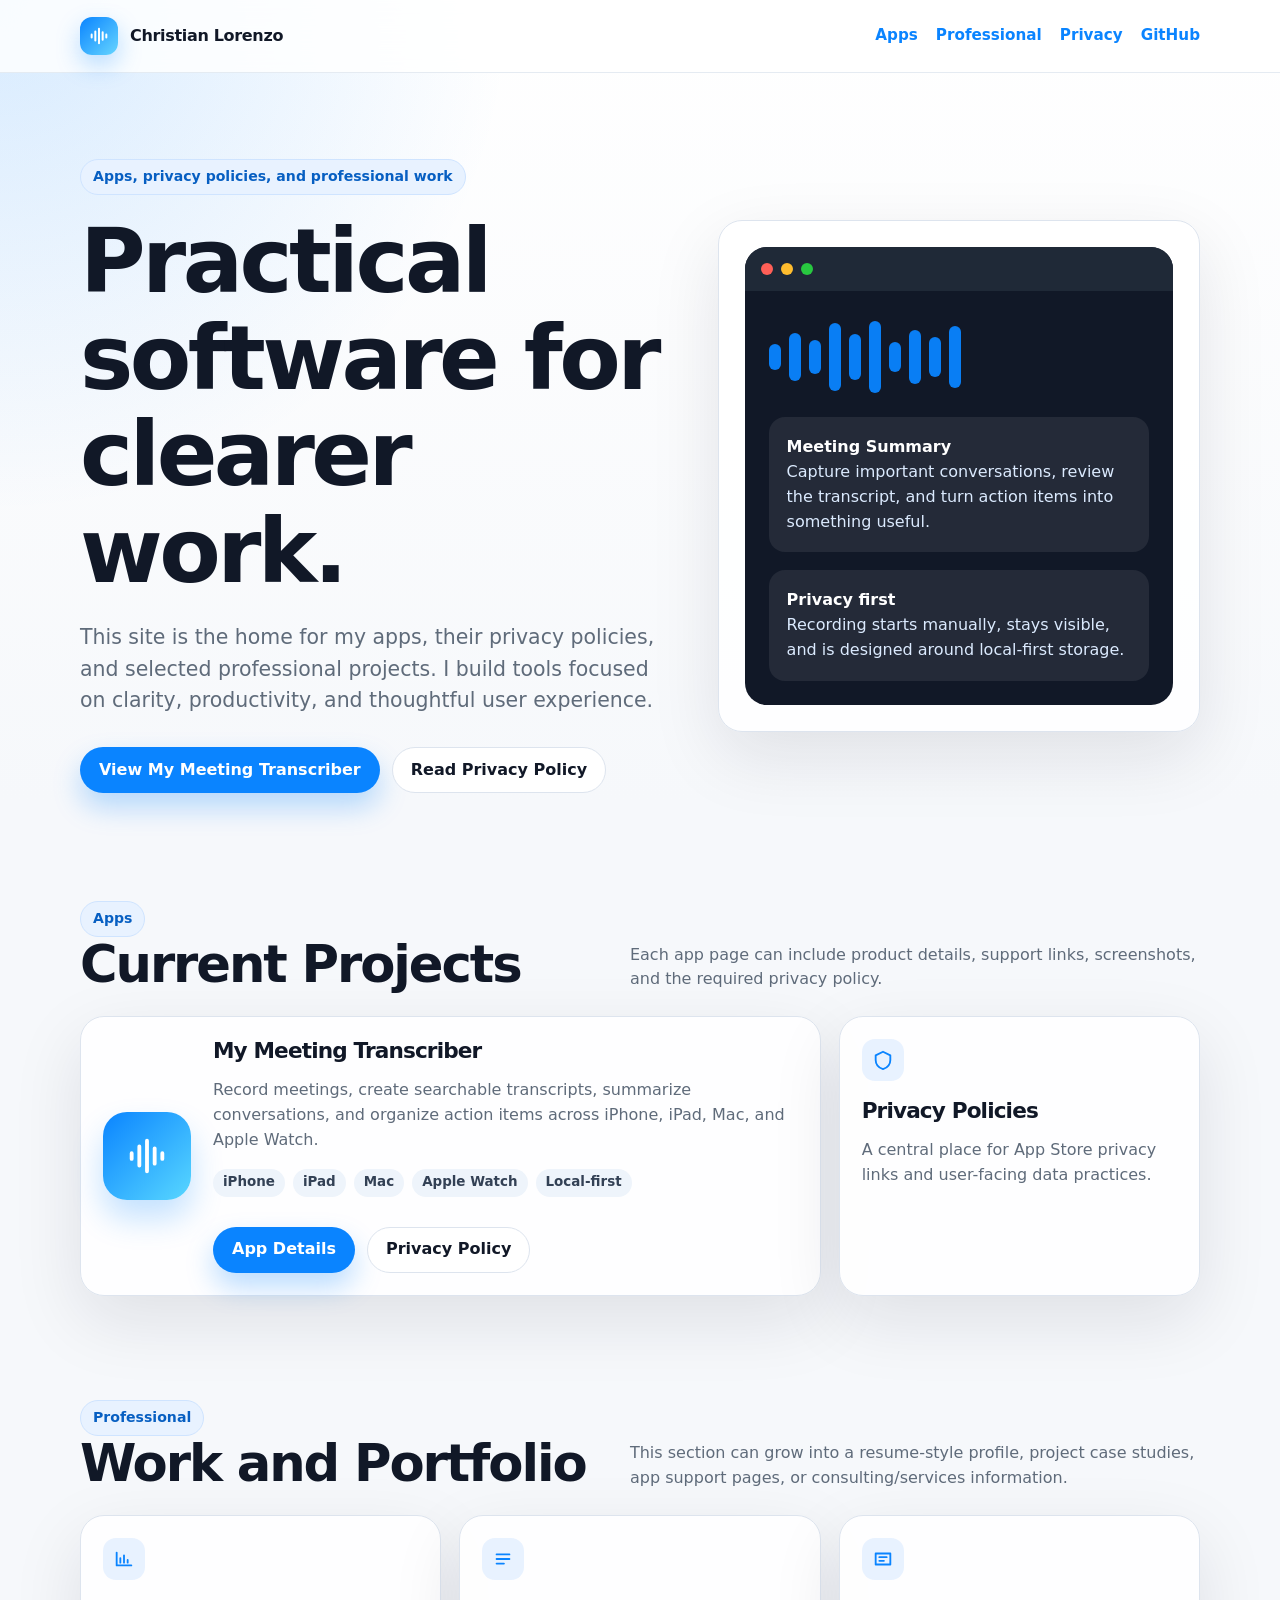
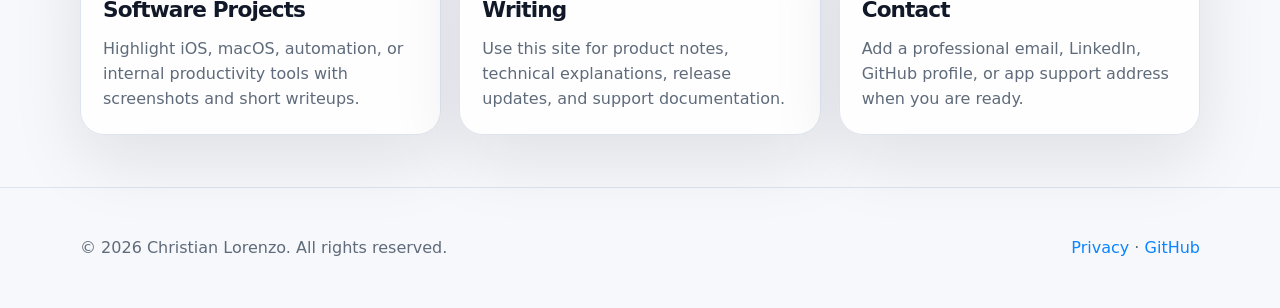
==== index.html @ 1f1a5230 "Create GitHub Pages website" ====
<!doctype html>
<html lang="en">
  <head>
    <meta charset="utf-8">
    <meta name="viewport" content="width=device-width, initial-scale=1">
    <meta name="description" content="Apps, privacy policies, and professional work by Christian Lorenzo.">
    <title>Christian Lorenzo | Apps and Professional Work</title>
    <link rel="stylesheet" href="/assets/styles.css">
  </head>
  <body>
    <header class="site-header">
      <nav class="nav" aria-label="Primary navigation">
        <a class="brand" href="/">
          <span class="brand-mark" aria-hidden="true">
            <svg width="22" height="22" viewBox="0 0 24 24" fill="none">
              <path d="M4 13.5V10.5M8 17V7M12 20V4M16 16V8M20 13.5V10.5" stroke="currentColor" stroke-width="2.2" stroke-linecap="round"/>
            </svg>
          </span>
          Christian Lorenzo
        </a>
        <div class="nav-links">
          <a href="/#apps">Apps</a>
          <a href="/#professional">Professional</a>
          <a href="/privacy/my-meeting-transcriber.html">Privacy</a>
          <a href="https://github.com/clbmiami2004">GitHub</a>
        </div>
      </nav>
    </header>

    <main>
      <section class="hero container">
        <div>
          <span class="eyebrow">Apps, privacy policies, and professional work</span>
          <h1>Practical software for clearer work.</h1>
          <p class="lead">
            This site is the home for my apps, their privacy policies, and selected professional projects.
            I build tools focused on clarity, productivity, and thoughtful user experience.
          </p>
          <div class="actions">
            <a class="button primary" href="/apps/my-meeting-transcriber.html">View My Meeting Transcriber</a>
            <a class="button secondary" href="/privacy/my-meeting-transcriber.html">Read Privacy Policy</a>
          </div>
        </div>

        <div class="visual-card" aria-label="Product preview">
          <div class="app-window">
            <div class="window-bar">
              <span class="dot red"></span>
              <span class="dot yellow"></span>
              <span class="dot green"></span>
            </div>
            <div class="transcript-demo">
              <div class="wave" aria-hidden="true">
                <span></span><span></span><span></span><span></span><span></span>
                <span></span><span></span><span></span><span></span><span></span>
              </div>
              <div class="demo-line">
                <strong>Meeting Summary</strong><br>
                Capture important conversations, review the transcript, and turn action items into something useful.
              </div>
              <div class="demo-line">
                <strong>Privacy first</strong><br>
                Recording starts manually, stays visible, and is designed around local-first storage.
              </div>
            </div>
          </div>
        </div>
      </section>

      <section id="apps" class="section container">
        <div class="section-header">
          <div>
            <span class="eyebrow">Apps</span>
            <h2>Current Projects</h2>
          </div>
          <p>Each app page can include product details, support links, screenshots, and the required privacy policy.</p>
        </div>

        <div class="grid">
          <article class="card app-card">
            <div class="app-icon" aria-hidden="true">
              <svg width="46" height="46" viewBox="0 0 24 24" fill="none">
                <path d="M4 13.5V10.5M8 17V7M12 20V4M16 16V8M20 13.5V10.5" stroke="currentColor" stroke-width="2" stroke-linecap="round"/>
              </svg>
            </div>
            <div>
              <h3>My Meeting Transcriber</h3>
              <p>Record meetings, create searchable transcripts, summarize conversations, and organize action items across iPhone, iPad, Mac, and Apple Watch.</p>
              <div class="pill-row">
                <span class="pill">iPhone</span>
                <span class="pill">iPad</span>
                <span class="pill">Mac</span>
                <span class="pill">Apple Watch</span>
                <span class="pill">Local-first</span>
              </div>
              <div class="actions">
                <a class="button primary" href="/apps/my-meeting-transcriber.html">App Details</a>
                <a class="button secondary" href="/privacy/my-meeting-transcriber.html">Privacy Policy</a>
              </div>
            </div>
          </article>

          <article class="card">
            <div class="icon" aria-hidden="true">
              <svg width="22" height="22" viewBox="0 0 24 24" fill="none">
                <path d="M12 3L20 7V12C20 17 16.5 20.5 12 22C7.5 20.5 4 17 4 12V7L12 3Z" stroke="currentColor" stroke-width="2" stroke-linejoin="round"/>
              </svg>
            </div>
            <h3>Privacy Policies</h3>
            <p>A central place for App Store privacy links and user-facing data practices.</p>
          </article>
        </div>
      </section>

      <section id="professional" class="section container">
        <div class="section-header">
          <div>
            <span class="eyebrow">Professional</span>
            <h2>Work and Portfolio</h2>
          </div>
          <p>This section can grow into a resume-style profile, project case studies, app support pages, or consulting/services information.</p>
        </div>

        <div class="grid">
          <article class="card">
            <div class="icon" aria-hidden="true">
              <svg width="22" height="22" viewBox="0 0 24 24" fill="none">
                <path d="M4 19V5M4 19H20M8 16V11M12 16V8M16 16V13" stroke="currentColor" stroke-width="2" stroke-linecap="round"/>
              </svg>
            </div>
            <h3>Software Projects</h3>
            <p>Highlight iOS, macOS, automation, or internal productivity tools with screenshots and short writeups.</p>
          </article>

          <article class="card">
            <div class="icon" aria-hidden="true">
              <svg width="22" height="22" viewBox="0 0 24 24" fill="none">
                <path d="M5 7H19M5 12H19M5 17H13" stroke="currentColor" stroke-width="2" stroke-linecap="round"/>
              </svg>
            </div>
            <h3>Writing</h3>
            <p>Use this site for product notes, technical explanations, release updates, and support documentation.</p>
          </article>

          <article class="card">
            <div class="icon" aria-hidden="true">
              <svg width="22" height="22" viewBox="0 0 24 24" fill="none">
                <path d="M4 6H20V18H4V6ZM8 10H16M8 14H13" stroke="currentColor" stroke-width="2" stroke-linecap="round" stroke-linejoin="round"/>
              </svg>
            </div>
            <h3>Contact</h3>
            <p>Add a professional email, LinkedIn, GitHub profile, or app support address when you are ready.</p>
          </article>
        </div>
      </section>
    </main>

    <footer class="footer">
      <div class="container">
        <span>© <span id="year"></span> Christian Lorenzo. All rights reserved.</span>
        <span><a href="/privacy/my-meeting-transcriber.html">Privacy</a> · <a href="https://github.com/clbmiami2004">GitHub</a></span>
      </div>
    </footer>

    <script>
      document.getElementById("year").textContent = new Date().getFullYear();
    </script>
  </body>
</html>
---- assets/styles.css ----
:root {
  color-scheme: light;
  --bg: #f6f8fb;
  --panel: #ffffff;
  --ink: #111827;
  --muted: #5f6b7a;
  --line: #dde4ee;
  --blue: #0a84ff;
  --blue-dark: #075fc2;
  --soft-blue: #e8f2ff;
  --green: #14b887;
  --shadow: 0 24px 70px rgba(15, 23, 42, 0.10);
  --radius: 24px;
}

* {
  box-sizing: border-box;
}

html {
  scroll-behavior: smooth;
}

body {
  margin: 0;
  font-family: Inter, ui-sans-serif, system-ui, -apple-system, BlinkMacSystemFont, "Segoe UI", sans-serif;
  color: var(--ink);
  background:
    radial-gradient(circle at top left, rgba(10, 132, 255, 0.16), transparent 32rem),
    linear-gradient(180deg, #ffffff 0%, var(--bg) 42%);
  line-height: 1.55;
}

a {
  color: var(--blue);
  text-decoration: none;
}

a:hover {
  text-decoration: underline;
}

.site-header {
  position: sticky;
  top: 0;
  z-index: 10;
  backdrop-filter: blur(18px);
  background: rgba(255, 255, 255, 0.82);
  border-bottom: 1px solid rgba(221, 228, 238, 0.75);
}

.nav {
  width: min(1120px, calc(100% - 40px));
  margin: 0 auto;
  min-height: 72px;
  display: flex;
  align-items: center;
  justify-content: space-between;
  gap: 24px;
}

.brand {
  display: inline-flex;
  align-items: center;
  gap: 12px;
  color: var(--ink);
  font-weight: 800;
  letter-spacing: -0.02em;
}

.brand-mark {
  width: 38px;
  height: 38px;
  border-radius: 12px;
  background: linear-gradient(135deg, var(--blue), #66d5ff);
  display: grid;
  place-items: center;
  color: #fff;
  box-shadow: 0 10px 24px rgba(10, 132, 255, 0.28);
}

.nav-links {
  display: flex;
  align-items: center;
  gap: 18px;
  font-size: 0.95rem;
  font-weight: 650;
}

.container {
  width: min(1120px, calc(100% - 40px));
  margin: 0 auto;
}

.hero {
  padding: 86px 0 56px;
  display: grid;
  grid-template-columns: minmax(0, 1.1fr) minmax(320px, 0.9fr);
  gap: 48px;
  align-items: center;
}

.eyebrow {
  display: inline-flex;
  align-items: center;
  gap: 8px;
  color: var(--blue-dark);
  background: var(--soft-blue);
  border: 1px solid #cfe4ff;
  border-radius: 999px;
  padding: 6px 12px;
  font-size: 0.88rem;
  font-weight: 750;
}

h1,
h2,
h3 {
  line-height: 1.08;
  letter-spacing: -0.04em;
  margin: 0;
}

h1 {
  margin-top: 18px;
  font-size: clamp(3rem, 7vw, 5.8rem);
}

h2 {
  font-size: clamp(2rem, 4vw, 3.2rem);
}

h3 {
  font-size: 1.35rem;
}

.lead {
  margin: 22px 0 0;
  color: var(--muted);
  font-size: clamp(1.08rem, 2vw, 1.28rem);
  max-width: 62ch;
}

.actions {
  display: flex;
  flex-wrap: wrap;
  gap: 12px;
  margin-top: 30px;
}

.button {
  display: inline-flex;
  align-items: center;
  justify-content: center;
  gap: 8px;
  min-height: 46px;
  padding: 0 18px;
  border-radius: 999px;
  font-weight: 800;
  border: 1px solid transparent;
}

.button.primary {
  color: #fff;
  background: var(--blue);
  box-shadow: 0 14px 28px rgba(10, 132, 255, 0.28);
}

.button.secondary {
  color: var(--ink);
  background: #fff;
  border-color: var(--line);
}

.visual-card,
.card,
.policy-card {
  background: rgba(255, 255, 255, 0.92);
  border: 1px solid var(--line);
  border-radius: var(--radius);
  box-shadow: var(--shadow);
}

.visual-card {
  padding: 26px;
}

.app-window {
  border-radius: 22px;
  overflow: hidden;
  background: #111827;
  color: #f8fafc;
  min-height: 420px;
}

.window-bar {
  height: 44px;
  background: #1f2937;
  display: flex;
  align-items: center;
  gap: 8px;
  padding: 0 16px;
}

.dot {
  width: 12px;
  height: 12px;
  border-radius: 50%;
}

.red { background: #ff5f57; }
.yellow { background: #ffbd2e; }
.green { background: #28c840; }

.transcript-demo {
  padding: 24px;
}

.wave {
  height: 84px;
  display: flex;
  gap: 8px;
  align-items: center;
}

.wave span {
  width: 12px;
  border-radius: 999px;
  background: var(--blue);
  opacity: 0.95;
}

.wave span:nth-child(1) { height: 26px; }
.wave span:nth-child(2) { height: 48px; }
.wave span:nth-child(3) { height: 34px; }
.wave span:nth-child(4) { height: 68px; }
.wave span:nth-child(5) { height: 46px; }
.wave span:nth-child(6) { height: 72px; }
.wave span:nth-child(7) { height: 30px; }
.wave span:nth-child(8) { height: 54px; }
.wave span:nth-child(9) { height: 40px; }
.wave span:nth-child(10) { height: 62px; }

.demo-line {
  margin-top: 18px;
  padding: 18px;
  border-radius: 16px;
  background: rgba(255, 255, 255, 0.08);
  color: #dbeafe;
}

.demo-line strong {
  color: #fff;
}

.section {
  padding: 52px 0;
}

.section-header {
  display: flex;
  align-items: end;
  justify-content: space-between;
  gap: 24px;
  margin-bottom: 24px;
}

.section-header p {
  margin: 0;
  color: var(--muted);
  max-width: 56ch;
}

.grid {
  display: grid;
  grid-template-columns: repeat(3, minmax(0, 1fr));
  gap: 18px;
}

.card {
  padding: 22px;
}

.card p {
  color: var(--muted);
  margin-bottom: 0;
}

.icon {
  width: 42px;
  height: 42px;
  border-radius: 13px;
  display: grid;
  place-items: center;
  margin-bottom: 18px;
  background: var(--soft-blue);
  color: var(--blue);
}

.app-card {
  grid-column: span 2;
  display: grid;
  grid-template-columns: 88px 1fr;
  gap: 22px;
  align-items: center;
}

.app-icon {
  width: 88px;
  height: 88px;
  border-radius: 24px;
  display: grid;
  place-items: center;
  color: white;
  background: linear-gradient(135deg, #0a84ff, #58d7ff);
  box-shadow: 0 18px 32px rgba(10, 132, 255, 0.24);
}

.pill-row {
  display: flex;
  flex-wrap: wrap;
  gap: 8px;
  margin-top: 16px;
}

.pill {
  display: inline-flex;
  align-items: center;
  min-height: 28px;
  padding: 0 10px;
  border-radius: 999px;
  background: #eef4fb;
  color: #334155;
  font-weight: 700;
  font-size: 0.84rem;
}

.policy-card {
  padding: clamp(24px, 5vw, 48px);
  margin: 42px auto;
  max-width: 860px;
}

.policy-card h1 {
  font-size: clamp(2.4rem, 6vw, 4rem);
}

.policy-card h2 {
  font-size: 1.45rem;
  margin-top: 34px;
}

.policy-card p,
.policy-card li {
  color: var(--muted);
}

.policy-card ul {
  padding-left: 22px;
}

.footer {
  padding: 48px 0;
  border-top: 1px solid var(--line);
  color: var(--muted);
}

.footer .container {
  display: flex;
  align-items: center;
  justify-content: space-between;
  gap: 18px;
}

@media (max-width: 820px) {
  .nav {
    align-items: flex-start;
    flex-direction: column;
    padding: 16px 0;
  }

  .nav-links {
    flex-wrap: wrap;
  }

  .hero {
    grid-template-columns: 1fr;
    padding-top: 48px;
  }

  .grid {
    grid-template-columns: 1fr;
  }

  .app-card {
    grid-column: auto;
    grid-template-columns: 1fr;
  }

  .section-header,
  .footer .container {
    align-items: flex-start;
    flex-direction: column;
  }
}
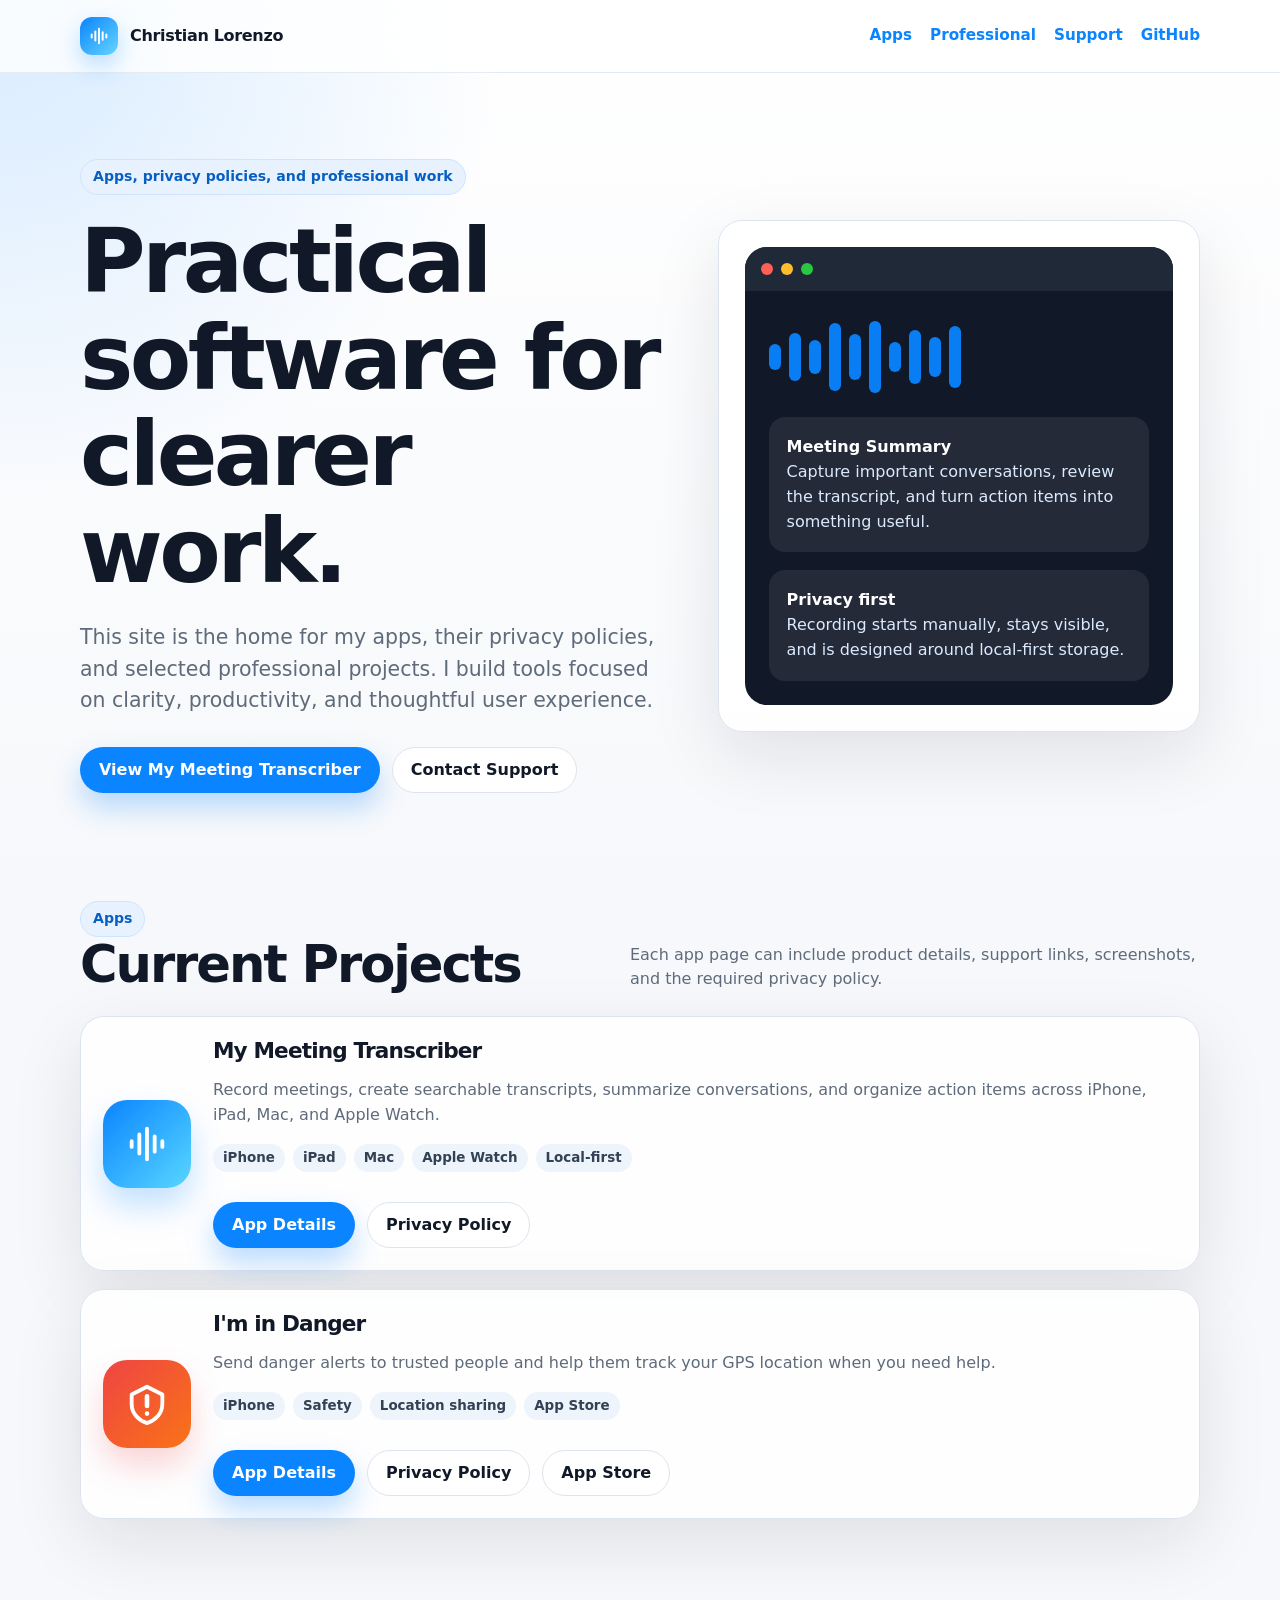
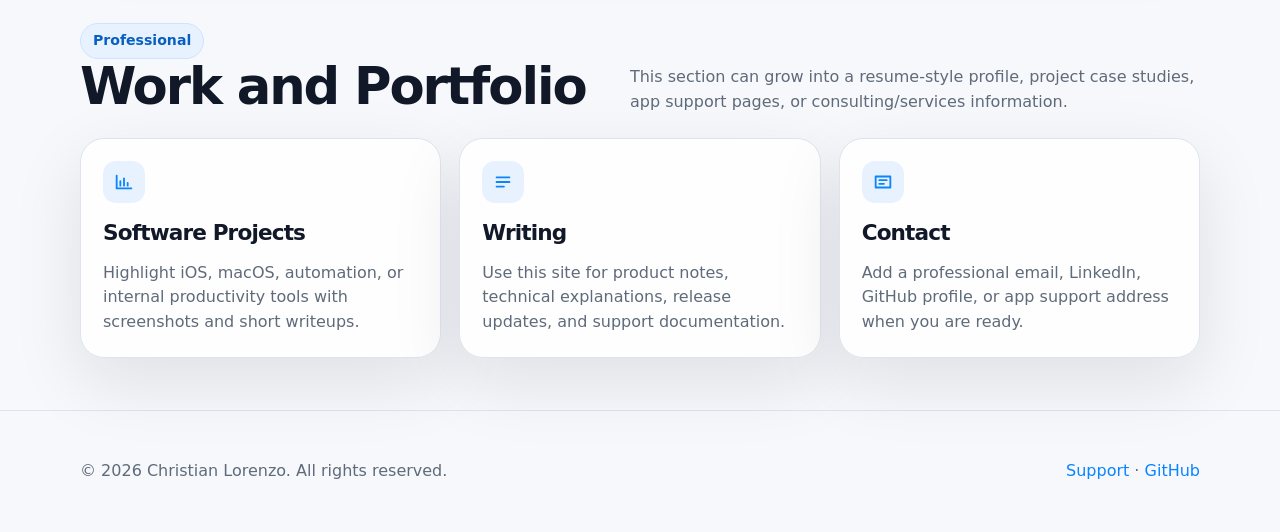
==== commit f482558e: "Add support page and danger app listing" ====
--- a/index.html
+++ b/index.html
@@ -21,7 +21,7 @@
         <div class="nav-links">
           <a href="/#apps">Apps</a>
           <a href="/#professional">Professional</a>
-          <a href="/privacy/my-meeting-transcriber.html">Privacy</a>
+          <a href="/support.html">Support</a>
           <a href="https://github.com/clbmiami2004">GitHub</a>
         </div>
       </nav>
@@ -38,7 +38,7 @@
           </p>
           <div class="actions">
             <a class="button primary" href="/apps/my-meeting-transcriber.html">View My Meeting Transcriber</a>
-            <a class="button secondary" href="/privacy/my-meeting-transcriber.html">Read Privacy Policy</a>
+            <a class="button secondary" href="/support.html">Contact Support</a>
           </div>
         </div>
 
@@ -76,7 +76,7 @@
           <p>Each app page can include product details, support links, screenshots, and the required privacy policy.</p>
         </div>
 
-        <div class="grid">
+        <div class="grid apps-grid">
           <article class="card app-card">
             <div class="app-icon" aria-hidden="true">
               <svg width="46" height="46" viewBox="0 0 24 24" fill="none">
@@ -100,14 +100,28 @@
             </div>
           </article>
 
-          <article class="card">
-            <div class="icon" aria-hidden="true">
-              <svg width="22" height="22" viewBox="0 0 24 24" fill="none">
+          <article class="card app-card">
+            <div class="app-icon danger-icon" aria-hidden="true">
+              <svg width="46" height="46" viewBox="0 0 24 24" fill="none">
                 <path d="M12 3L20 7V12C20 17 16.5 20.5 12 22C7.5 20.5 4 17 4 12V7L12 3Z" stroke="currentColor" stroke-width="2" stroke-linejoin="round"/>
+                <path d="M12 8V13M12 17H12.01" stroke="currentColor" stroke-width="2.4" stroke-linecap="round"/>
               </svg>
             </div>
-            <h3>Privacy Policies</h3>
-            <p>A central place for App Store privacy links and user-facing data practices.</p>
+            <div>
+              <h3>I'm in Danger</h3>
+              <p>Send danger alerts to trusted people and help them track your GPS location when you need help.</p>
+              <div class="pill-row">
+                <span class="pill">iPhone</span>
+                <span class="pill">Safety</span>
+                <span class="pill">Location sharing</span>
+                <span class="pill">App Store</span>
+              </div>
+              <div class="actions">
+                <a class="button primary" href="/apps/im-in-danger.html">App Details</a>
+                <a class="button secondary" href="/privacy/im-in-danger.html">Privacy Policy</a>
+                <a class="button secondary" href="https://apps.apple.com/us/app/im-in-danger/id1529713871">App Store</a>
+              </div>
+            </div>
           </article>
         </div>
       </section>
@@ -158,7 +172,7 @@
     <footer class="footer">
       <div class="container">
         <span>© <span id="year"></span> Christian Lorenzo. All rights reserved.</span>
-        <span><a href="/privacy/my-meeting-transcriber.html">Privacy</a> · <a href="https://github.com/clbmiami2004">GitHub</a></span>
+        <span><a href="/support.html">Support</a> · <a href="https://github.com/clbmiami2004">GitHub</a></span>
       </div>
     </footer>
 
--- a/assets/styles.css
+++ b/assets/styles.css
@@ -316,6 +316,19 @@
   box-shadow: 0 18px 32px rgba(10, 132, 255, 0.24);
 }
 
+.apps-grid {
+  grid-template-columns: 1fr;
+}
+
+.apps-grid .app-card {
+  grid-column: auto;
+}
+
+.danger-icon {
+  background: linear-gradient(135deg, #ef4444, #f97316);
+  box-shadow: 0 18px 32px rgba(239, 68, 68, 0.22);
+}
+
 .pill-row {
   display: flex;
   flex-wrap: wrap;
@@ -359,6 +372,37 @@
   padding-left: 22px;
 }
 
+.contact-list {
+  display: grid;
+  gap: 14px;
+  margin-top: 22px;
+}
+
+.contact-row {
+  display: flex;
+  align-items: center;
+  justify-content: space-between;
+  gap: 16px;
+  padding: 18px;
+  border: 1px solid var(--line);
+  border-radius: 18px;
+  background: #fff;
+}
+
+.contact-row p {
+  margin: 4px 0 0;
+  color: var(--muted);
+}
+
+.contact-row strong {
+  display: block;
+}
+
+.contact-row .button {
+  flex: 0 0 auto;
+  margin: 0;
+}
+
 .footer {
   padding: 48px 0;
   border-top: 1px solid var(--line);
@@ -397,6 +441,11 @@
     grid-template-columns: 1fr;
   }
 
+  .contact-row {
+    align-items: flex-start;
+    flex-direction: column;
+  }
+
   .section-header,
   .footer .container {
     align-items: flex-start;
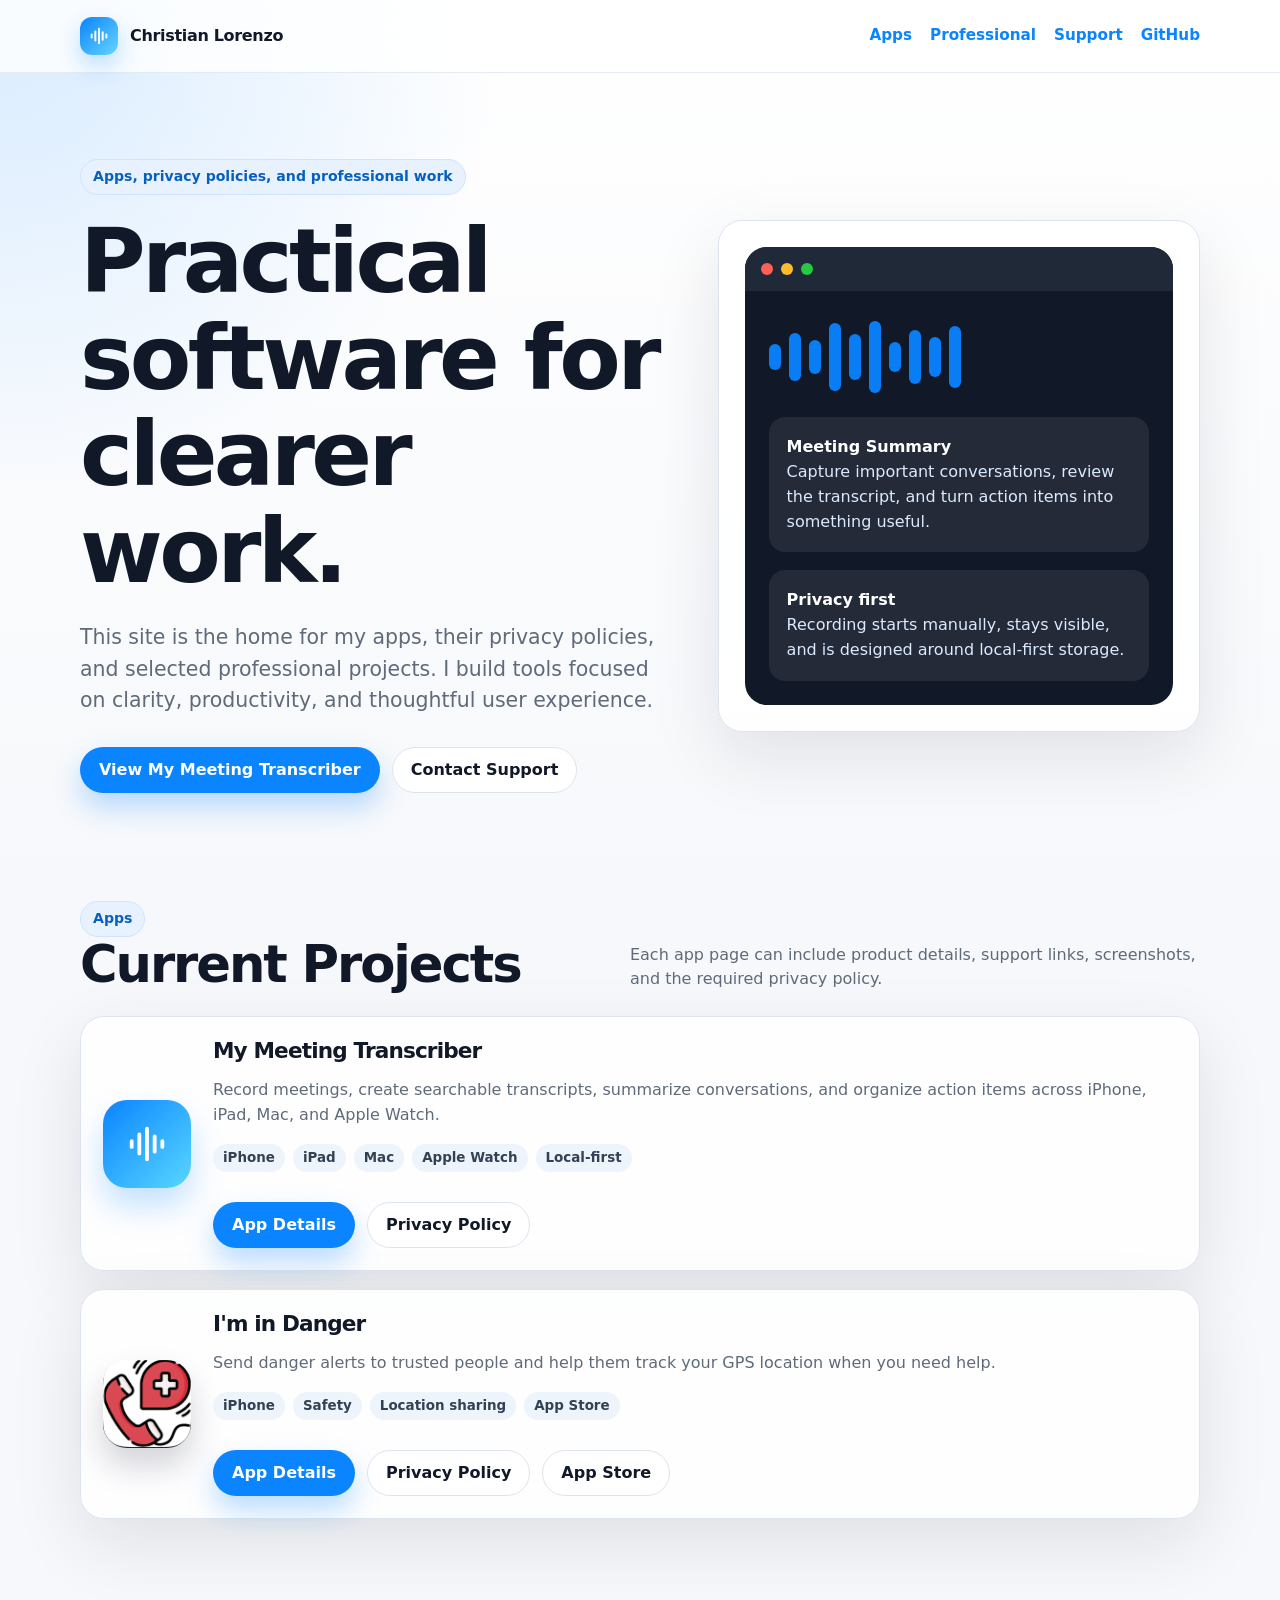
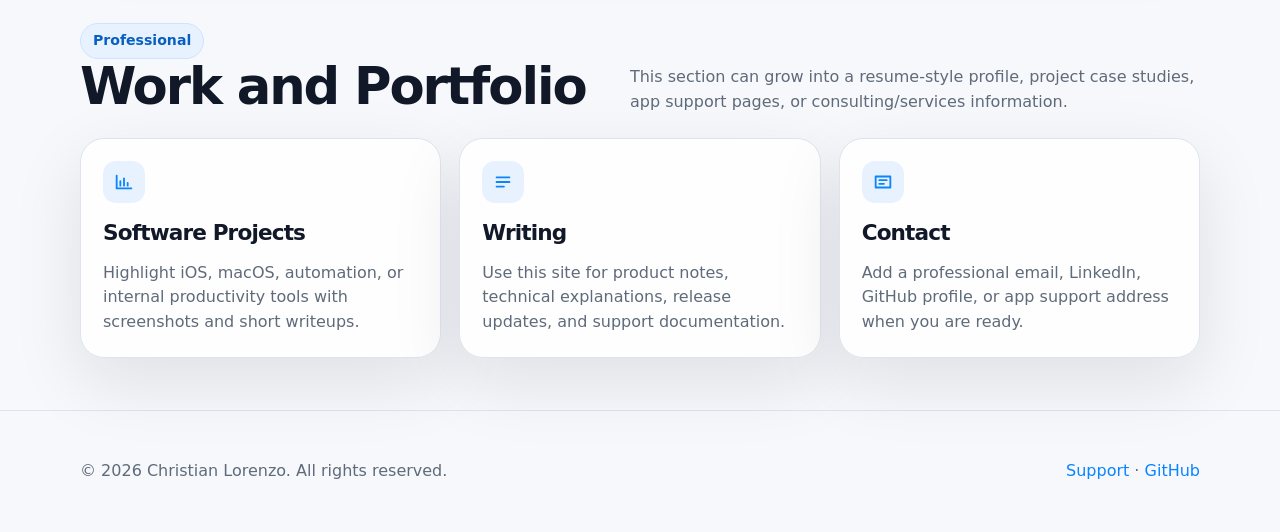
==== commit 4ea35cc0: "Use I'm in Danger app icon" ====
--- a/index.html
+++ b/index.html
@@ -101,11 +101,8 @@
           </article>
 
           <article class="card app-card">
-            <div class="app-icon danger-icon" aria-hidden="true">
-              <svg width="46" height="46" viewBox="0 0 24 24" fill="none">
-                <path d="M12 3L20 7V12C20 17 16.5 20.5 12 22C7.5 20.5 4 17 4 12V7L12 3Z" stroke="currentColor" stroke-width="2" stroke-linejoin="round"/>
-                <path d="M12 8V13M12 17H12.01" stroke="currentColor" stroke-width="2.4" stroke-linecap="round"/>
-              </svg>
+            <div class="app-icon image-icon">
+              <img src="/assets/im-in-danger-icon.png" alt="I'm in Danger app icon">
             </div>
             <div>
               <h3>I'm in Danger</h3>
--- a/assets/styles.css
+++ b/assets/styles.css
@@ -324,9 +324,17 @@
   grid-column: auto;
 }
 
-.danger-icon {
-  background: linear-gradient(135deg, #ef4444, #f97316);
-  box-shadow: 0 18px 32px rgba(239, 68, 68, 0.22);
+.image-icon {
+  overflow: hidden;
+  background: #fff;
+  box-shadow: 0 18px 32px rgba(15, 23, 42, 0.18);
+}
+
+.image-icon img {
+  display: block;
+  width: 100%;
+  height: 100%;
+  object-fit: cover;
 }
 
 .pill-row {
@@ -372,12 +380,15 @@
   padding-left: 22px;
 }
 
+.support-panel,
 .contact-list {
   display: grid;
-  gap: 14px;
+  gap: 22px;
   margin-top: 22px;
 }
 
+.support-email,
+.support-app-card,
 .contact-row {
   display: flex;
   align-items: center;
@@ -389,15 +400,63 @@
   background: #fff;
 }
 
+.support-email {
+  align-items: flex-start;
+  flex-direction: column;
+  padding: 24px;
+  background: linear-gradient(180deg, #ffffff, #f8fbff);
+}
+
+.support-email h2,
+.support-apps h2 {
+  margin: 0;
+  font-size: 1.35rem;
+  letter-spacing: -0.03em;
+}
+
+.support-email p {
+  margin: 0;
+  color: var(--muted);
+}
+
+.support-label {
+  color: var(--blue-dark);
+  font-size: 0.8rem;
+  font-weight: 850;
+  letter-spacing: 0.08em;
+  text-transform: uppercase;
+}
+
+.support-divider {
+  height: 1px;
+  background: linear-gradient(90deg, transparent, var(--line), transparent);
+}
+
+.support-apps {
+  display: grid;
+  gap: 14px;
+}
+
+.support-apps .support-label {
+  margin-bottom: -8px;
+}
+
+.support-app-card {
+  box-shadow: none;
+}
+
+.support-app-card p,
 .contact-row p {
   margin: 4px 0 0;
   color: var(--muted);
 }
 
+.support-app-card strong,
 .contact-row strong {
   display: block;
 }
 
+.support-app-card .button,
 .contact-row .button {
   flex: 0 0 auto;
   margin: 0;
@@ -441,6 +500,7 @@
     grid-template-columns: 1fr;
   }
 
+  .support-app-card,
   .contact-row {
     align-items: flex-start;
     flex-direction: column;
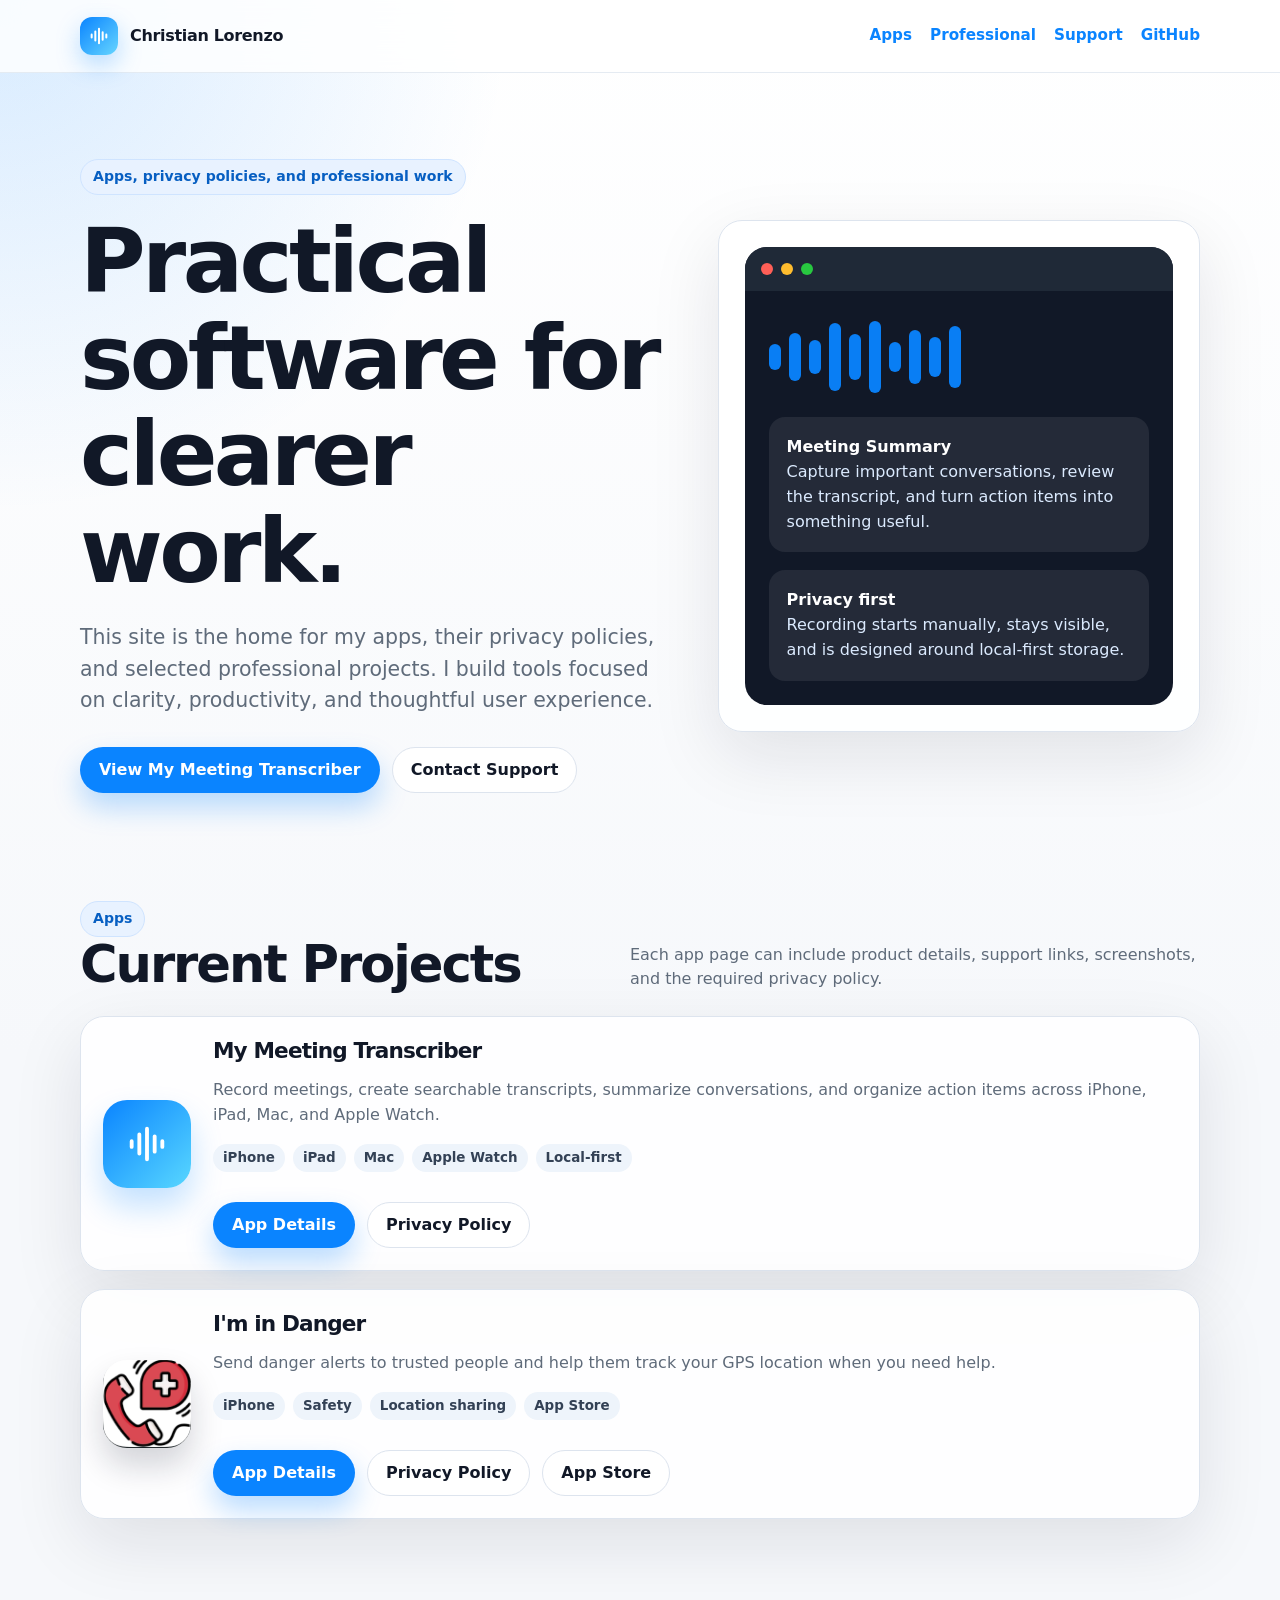
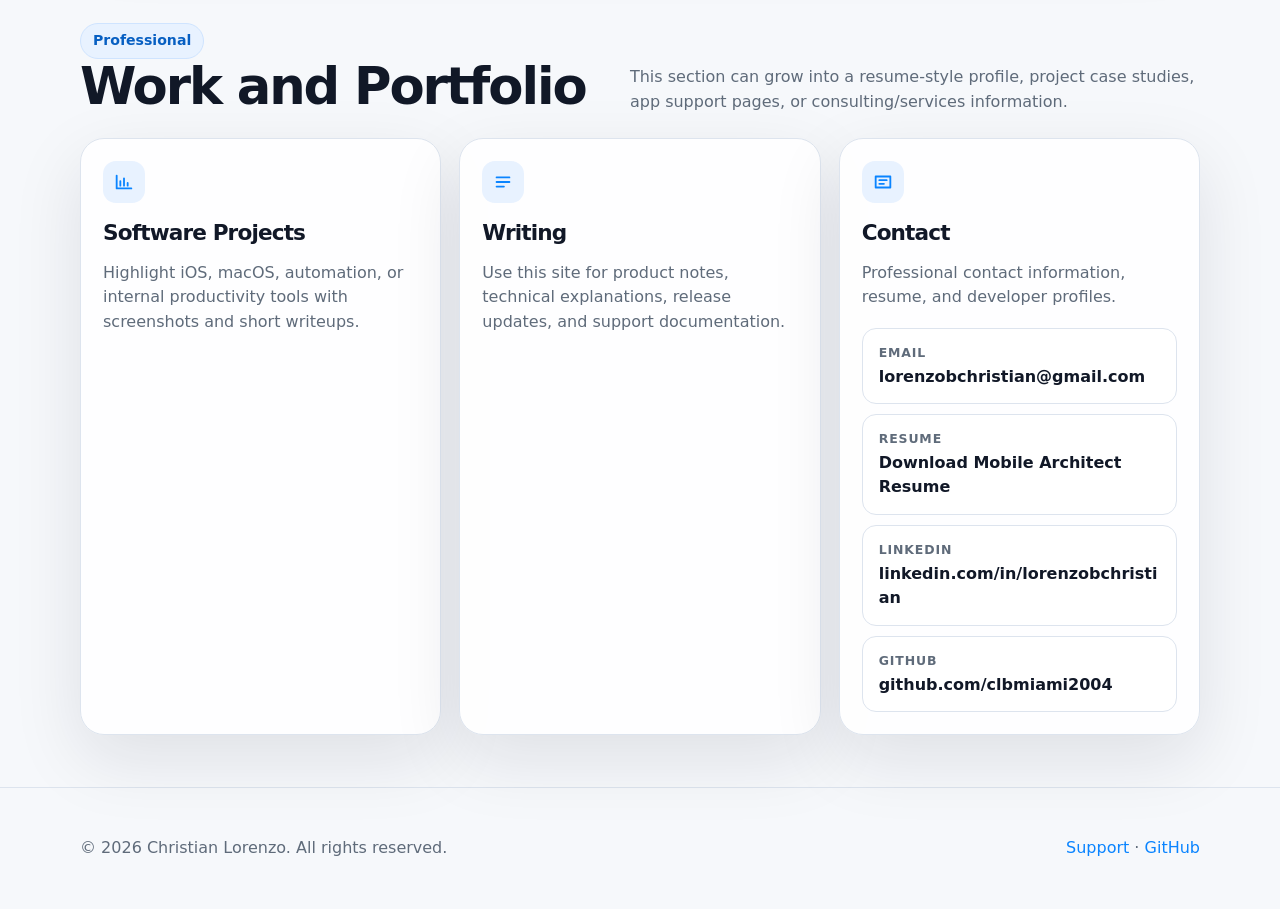
==== commit 038d36e0: "Add professional contact links and resume" ====
--- a/index.html
+++ b/index.html
@@ -160,7 +160,25 @@
               </svg>
             </div>
             <h3>Contact</h3>
-            <p>Add a professional email, LinkedIn, GitHub profile, or app support address when you are ready.</p>
+            <p>Professional contact information, resume, and developer profiles.</p>
+            <div class="professional-links">
+              <a href="mailto:lorenzobchristian@gmail.com">
+                <span>Email</span>
+                <strong>lorenzobchristian@gmail.com</strong>
+              </a>
+              <a href="/files/christian-lorenzo-mobile-architect-2026.pdf" download>
+                <span>Resume</span>
+                <strong>Download Mobile Architect Resume</strong>
+              </a>
+              <a href="https://www.linkedin.com/in/lorenzobchristian/">
+                <span>LinkedIn</span>
+                <strong>linkedin.com/in/lorenzobchristian</strong>
+              </a>
+              <a href="https://github.com/clbmiami2004/">
+                <span>GitHub</span>
+                <strong>github.com/clbmiami2004</strong>
+              </a>
+            </div>
           </article>
         </div>
       </section>
--- a/assets/styles.css
+++ b/assets/styles.css
@@ -356,6 +356,42 @@
   font-size: 0.84rem;
 }
 
+.professional-links {
+  display: grid;
+  gap: 10px;
+  margin-top: 18px;
+}
+
+.professional-links a {
+  display: block;
+  padding: 14px 16px;
+  border: 1px solid var(--line);
+  border-radius: 14px;
+  background: #fff;
+  color: var(--ink);
+}
+
+.professional-links a:hover {
+  border-color: #b8d6ff;
+  background: #f8fbff;
+  text-decoration: none;
+}
+
+.professional-links span {
+  display: block;
+  color: var(--muted);
+  font-size: 0.78rem;
+  font-weight: 800;
+  letter-spacing: 0.07em;
+  text-transform: uppercase;
+}
+
+.professional-links strong {
+  display: block;
+  margin-top: 2px;
+  overflow-wrap: anywhere;
+}
+
 .policy-card {
   padding: clamp(24px, 5vw, 48px);
   margin: 42px auto;
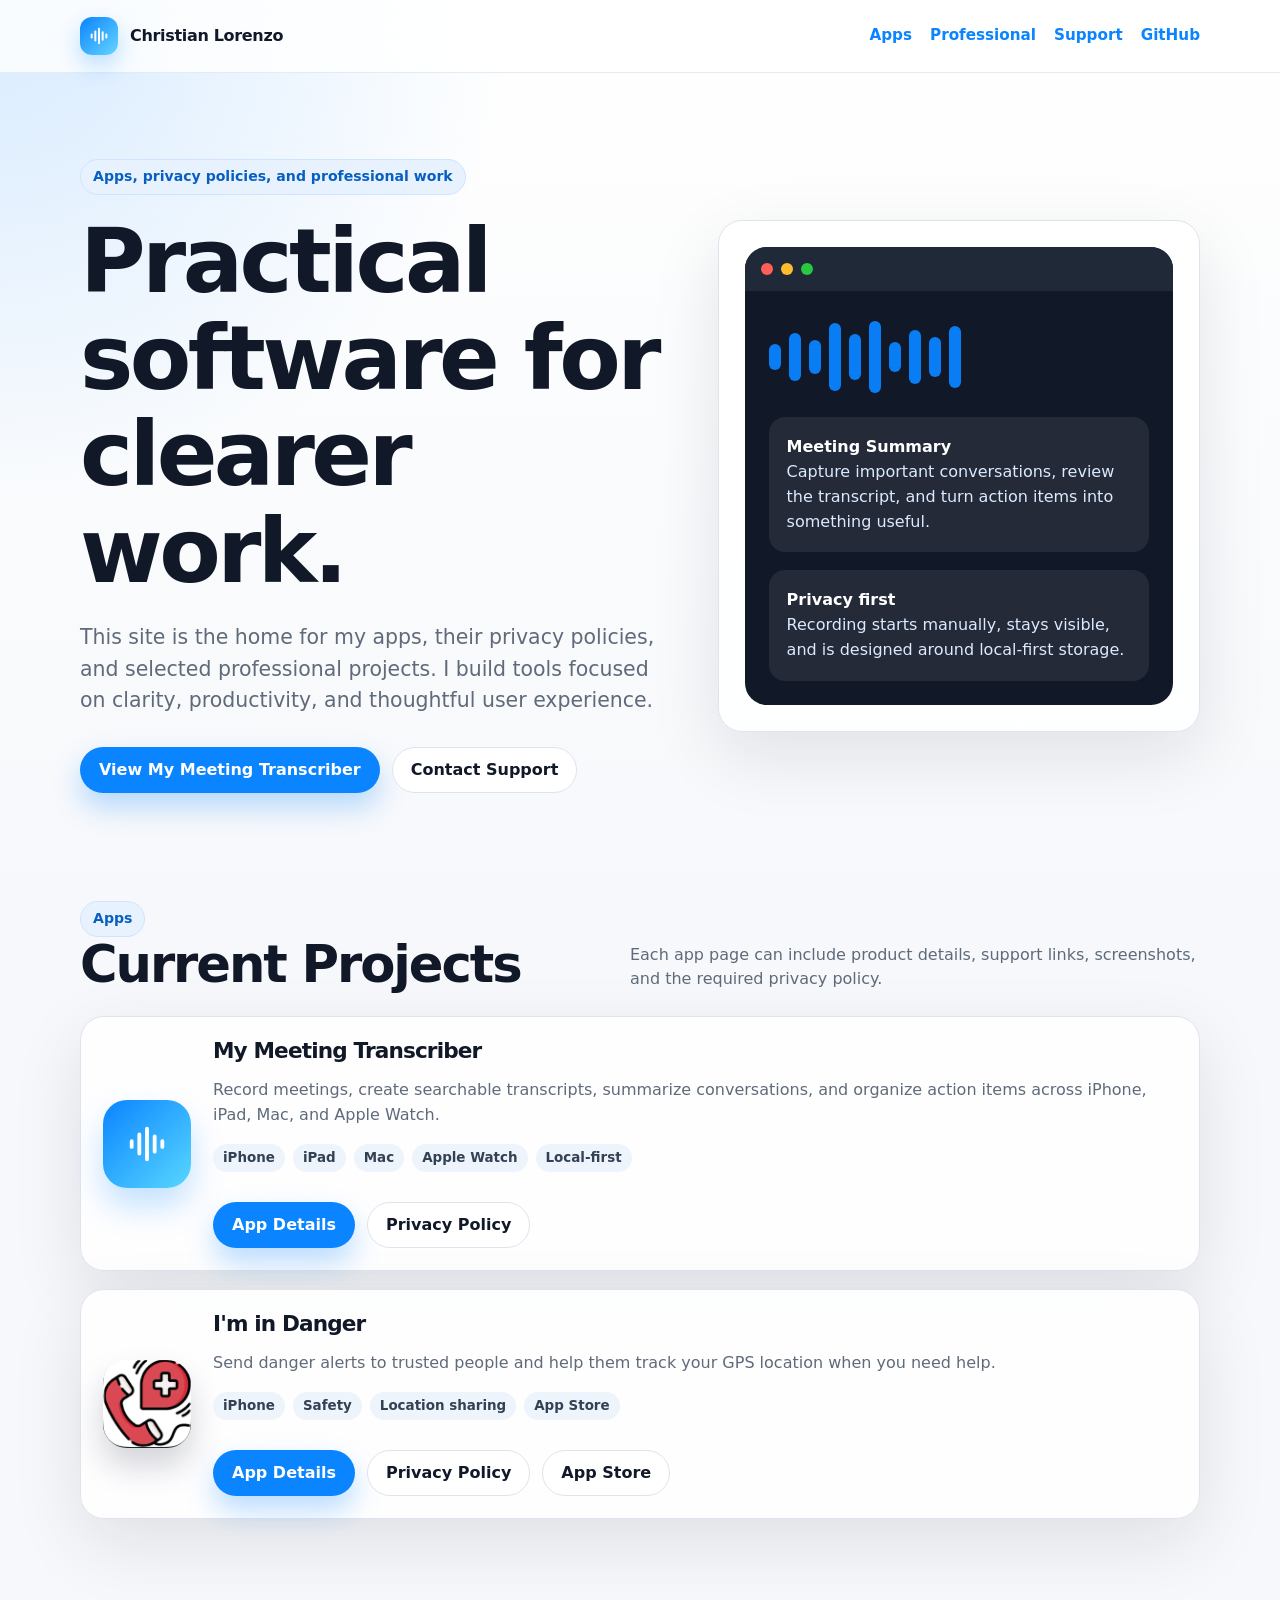
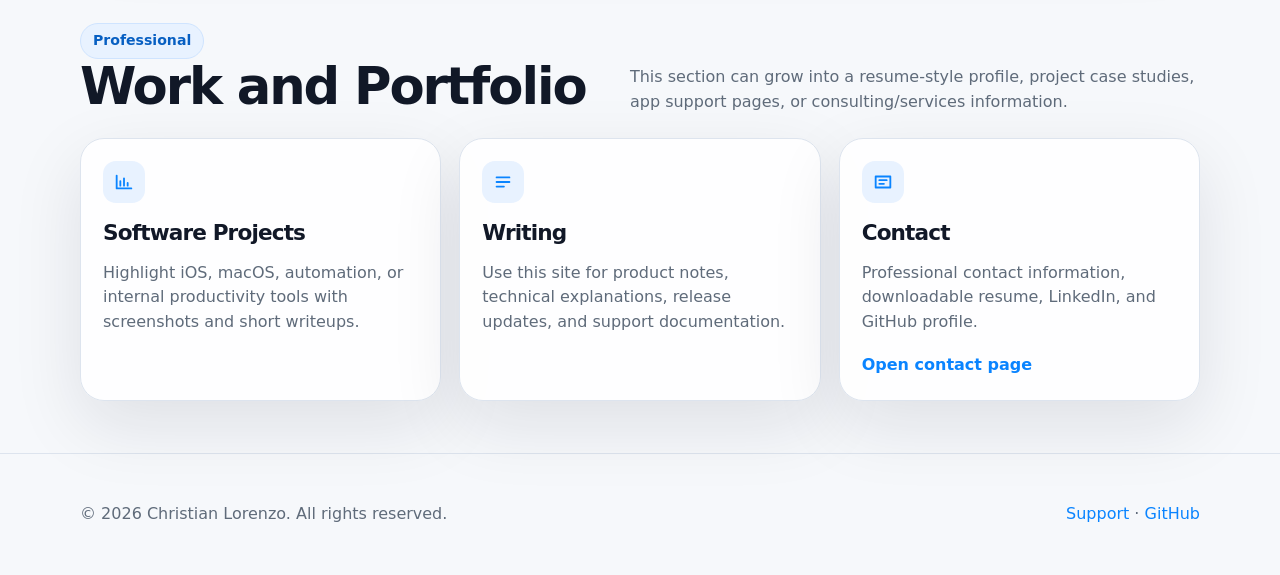
==== commit 7eb1ec15: "Move professional contact details to dedicated page" ====
--- a/index.html
+++ b/index.html
@@ -153,33 +153,16 @@
             <p>Use this site for product notes, technical explanations, release updates, and support documentation.</p>
           </article>
 
-          <article class="card">
+          <a class="card linked-card" href="/contact.html">
             <div class="icon" aria-hidden="true">
               <svg width="22" height="22" viewBox="0 0 24 24" fill="none">
                 <path d="M4 6H20V18H4V6ZM8 10H16M8 14H13" stroke="currentColor" stroke-width="2" stroke-linecap="round" stroke-linejoin="round"/>
               </svg>
             </div>
             <h3>Contact</h3>
-            <p>Professional contact information, resume, and developer profiles.</p>
-            <div class="professional-links">
-              <a href="mailto:lorenzobchristian@gmail.com">
-                <span>Email</span>
-                <strong>lorenzobchristian@gmail.com</strong>
-              </a>
-              <a href="/files/christian-lorenzo-mobile-architect-2026.pdf" download>
-                <span>Resume</span>
-                <strong>Download Mobile Architect Resume</strong>
-              </a>
-              <a href="https://www.linkedin.com/in/lorenzobchristian/">
-                <span>LinkedIn</span>
-                <strong>linkedin.com/in/lorenzobchristian</strong>
-              </a>
-              <a href="https://github.com/clbmiami2004/">
-                <span>GitHub</span>
-                <strong>github.com/clbmiami2004</strong>
-              </a>
-            </div>
-          </article>
+            <p>Professional contact information, downloadable resume, LinkedIn, and GitHub profile.</p>
+            <span class="card-link">Open contact page</span>
+          </a>
         </div>
       </section>
     </main>
--- a/assets/styles.css
+++ b/assets/styles.css
@@ -286,6 +286,24 @@
   margin-bottom: 0;
 }
 
+.linked-card {
+  color: var(--ink);
+  display: block;
+}
+
+.linked-card:hover {
+  border-color: #b8d6ff;
+  transform: translateY(-2px);
+  text-decoration: none;
+}
+
+.card-link {
+  display: inline-flex;
+  margin-top: 18px;
+  color: var(--blue);
+  font-weight: 850;
+}
+
 .icon {
   width: 42px;
   height: 42px;
@@ -356,13 +374,13 @@
   font-size: 0.84rem;
 }
 
-.professional-links {
-  display: grid;
-  gap: 10px;
+.professional-grid {
+  display: grid;
+  gap: 14px;
   margin-top: 18px;
 }
 
-.professional-links a {
+.professional-card {
   display: block;
   padding: 14px 16px;
   border: 1px solid var(--line);
@@ -371,25 +389,37 @@
   color: var(--ink);
 }
 
-.professional-links a:hover {
-  border-color: #b8d6ff;
-  background: #f8fbff;
-  text-decoration: none;
-}
-
-.professional-links span {
+.professional-card {
+  padding: 18px;
+}
+
+.professional-card p {
+  margin: 4px 0 0;
+  color: var(--muted);
+}
+
+.professional-card .button {
+  margin-top: 16px;
+}
+
+.professional-card-header {
+  display: flex;
+  align-items: flex-start;
+  justify-content: space-between;
+  gap: 16px;
+}
+
+.professional-card-header strong {
   display: block;
+  font-size: 1.05rem;
+}
+
+.professional-card-header span {
   color: var(--muted);
   font-size: 0.78rem;
   font-weight: 800;
   letter-spacing: 0.07em;
   text-transform: uppercase;
-}
-
-.professional-links strong {
-  display: block;
-  margin-top: 2px;
-  overflow-wrap: anywhere;
 }
 
 .policy-card {
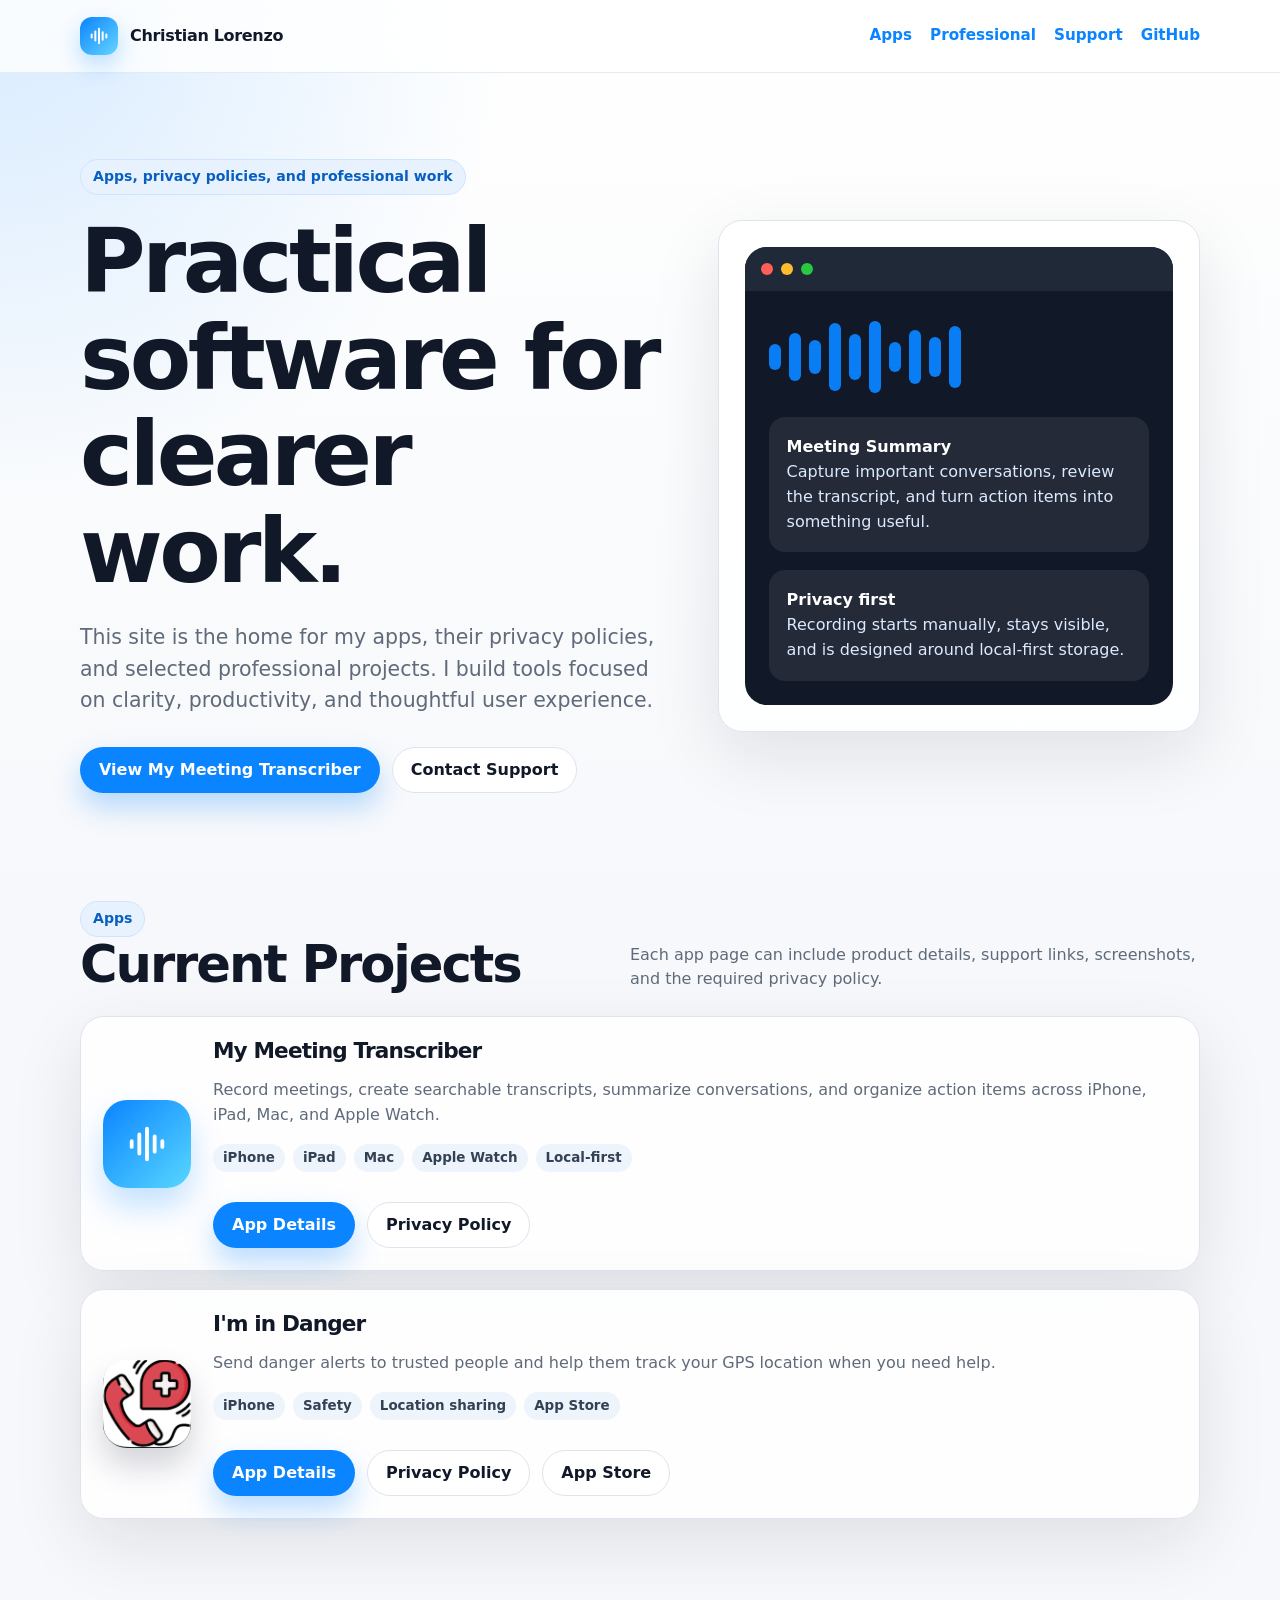
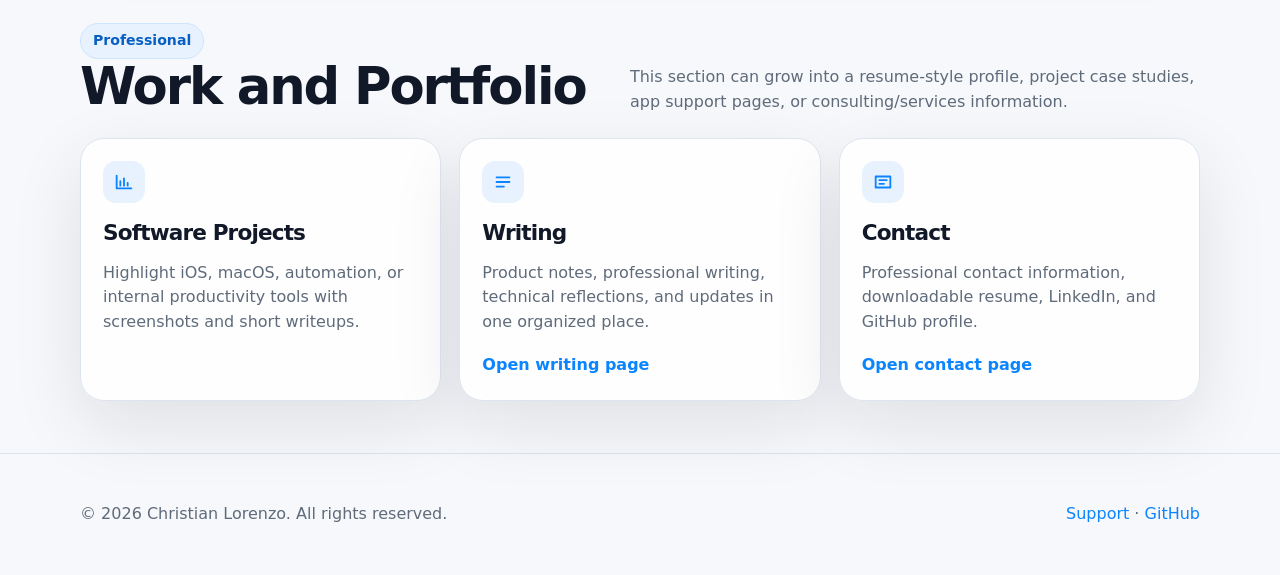
==== commit b711d1c4: "Add writing hub with app product notes" ====
--- a/index.html
+++ b/index.html
@@ -143,15 +143,16 @@
             <p>Highlight iOS, macOS, automation, or internal productivity tools with screenshots and short writeups.</p>
           </article>
 
-          <article class="card">
+          <a class="card linked-card" href="/writing.html">
             <div class="icon" aria-hidden="true">
               <svg width="22" height="22" viewBox="0 0 24 24" fill="none">
                 <path d="M5 7H19M5 12H19M5 17H13" stroke="currentColor" stroke-width="2" stroke-linecap="round"/>
               </svg>
             </div>
             <h3>Writing</h3>
-            <p>Use this site for product notes, technical explanations, release updates, and support documentation.</p>
-          </article>
+            <p>Product notes, professional writing, technical reflections, and updates in one organized place.</p>
+            <span class="card-link">Open writing page</span>
+          </a>
 
           <a class="card linked-card" href="/contact.html">
             <div class="icon" aria-hidden="true">
--- a/assets/styles.css
+++ b/assets/styles.css
@@ -422,6 +422,79 @@
   text-transform: uppercase;
 }
 
+.writing-section {
+  display: grid;
+  gap: 22px;
+  margin-top: 30px;
+}
+
+.writing-section + .writing-section {
+  margin-top: 44px;
+}
+
+.writing-section-header {
+  display: flex;
+  align-items: end;
+  justify-content: space-between;
+  gap: 20px;
+}
+
+.writing-section-header h2 {
+  font-size: clamp(1.8rem, 3vw, 2.4rem);
+}
+
+.writing-section-header p {
+  margin: 8px 0 0;
+  color: var(--muted);
+  max-width: 62ch;
+}
+
+.note-grid {
+  display: grid;
+  grid-template-columns: repeat(2, minmax(0, 1fr));
+  gap: 18px;
+}
+
+.note-card {
+  padding: 24px;
+}
+
+.note-card h3 {
+  font-size: 1.45rem;
+}
+
+.note-meta {
+  color: var(--blue-dark);
+  display: inline-flex;
+  font-size: 0.82rem;
+  font-weight: 850;
+  letter-spacing: 0.07em;
+  margin-bottom: 12px;
+  text-transform: uppercase;
+}
+
+.note-card p,
+.note-card li {
+  color: var(--muted);
+}
+
+.note-card ul {
+  padding-left: 20px;
+}
+
+.note-card .actions {
+  margin-top: 22px;
+}
+
+.empty-note {
+  border: 1px dashed #b9c7d8;
+  background: rgba(255, 255, 255, 0.68);
+}
+
+.empty-note h3 {
+  color: var(--ink);
+}
+
 .policy-card {
   padding: clamp(24px, 5vw, 48px);
   margin: 42px auto;
@@ -561,6 +634,10 @@
     grid-template-columns: 1fr;
   }
 
+  .note-grid {
+    grid-template-columns: 1fr;
+  }
+
   .app-card {
     grid-column: auto;
     grid-template-columns: 1fr;
